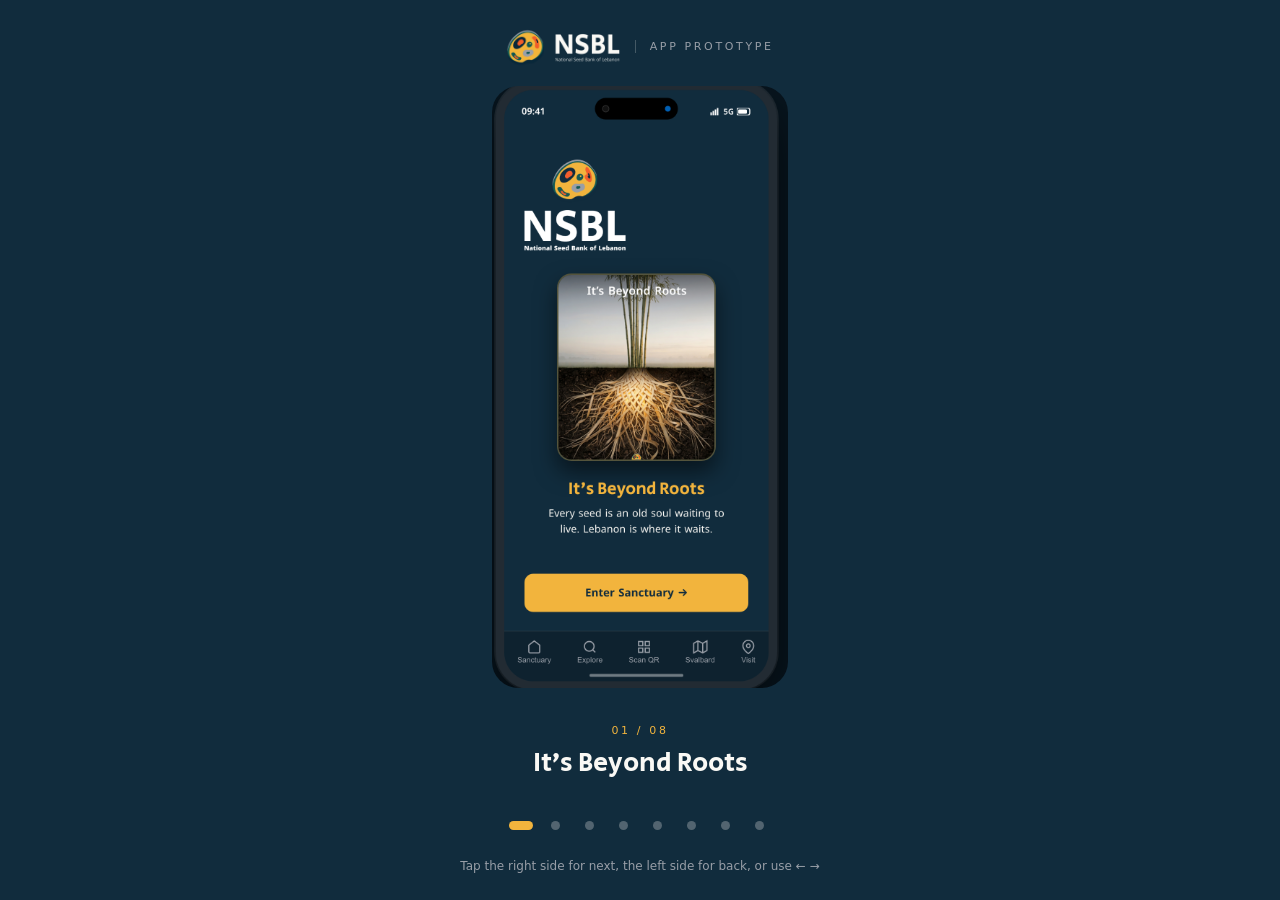
==== app/index.html @ d76d85f7 "Update NSBL website and app" ====
<!DOCTYPE html>
<html lang="en">
<head>
<meta charset="utf-8">
<meta name="viewport" content="width=device-width, initial-scale=1, viewport-fit=cover">
<title>NSBL App | National Seed Bank of Lebanon</title>
<meta name="description" content="Clickable prototype of the National Seed Bank of Lebanon app.">
<meta name="theme-color" content="#112C3D">
<link rel="icon" type="image/png" href="assets/favicon.png">
<!-- NSBL app prototype. Plain HTML/CSS/JS, works offline, no libraries.
     Screens: 05 Digital/Website Screens/NSBL_App_Screen_1..8.png, copied as they are (no crop, no edit).
     Tap the right half of the phone (or press →) for next, the left half (or ←) for back, or use the dots. -->
<style>
@font-face { font-family: "Secular One"; src: url("assets/fonts/SecularOne-Regular.ttf") format("truetype"); font-display: swap; }
:root { --navy: #112C3D; --cream: #FAF9F5; --amber: #F2B43D; --grey: #989EA7; --line: rgba(250,249,245,.22); }
* { box-sizing: border-box; }
html, body { margin: 0; height: 100%; }
body {
  background: var(--navy); color: var(--cream);
  font-family: system-ui, -apple-system, "Segoe UI", sans-serif;
  display: flex; flex-direction: column; align-items: center; justify-content: center;
  gap: clamp(12px, 2.2vh, 22px); padding: clamp(14px, 3vh, 32px) 16px; min-height: 100vh; min-height: 100svh;
  -webkit-font-smoothing: antialiased; user-select: none; -webkit-user-select: none;
}
.top { display: flex; align-items: center; gap: 14px; }
.top img { height: clamp(30px, 4.4vh, 42px); width: auto; display: block; }
.top span { font-size: 11px; letter-spacing: .24em; text-transform: uppercase; color: var(--grey); padding-left: 14px; border-left: 1px solid var(--line); }

/* The phone: the screens already include their own phone outline, so they are shown as they are,
   in a box with exactly their ratio (820 × 1670). Never cropped. */
.phone { position: relative; height: min(76vh, 760px); height: min(76svh, 760px); aspect-ratio: 820 / 1670; max-width: calc(100vw - 32px); }
.phone img { position: absolute; inset: 0; width: 100%; height: 100%; object-fit: contain; opacity: 0; transition: opacity .25s ease; pointer-events: none; border-radius: 9% / 4.4%; }
.phone img.is-on { opacity: 1; }
.tap { position: absolute; top: 0; bottom: 0; width: 50%; background: none; border: 0; padding: 0; cursor: pointer; -webkit-tap-highlight-color: transparent; }
.tap--prev { left: 0; cursor: w-resize; } .tap--next { right: 0; cursor: e-resize; }
.tap:focus-visible { outline: 3px solid var(--amber); outline-offset: 4px; border-radius: 12px; }

.title { text-align: center; min-height: 3.2em; }
.title small { display: block; font-size: 11px; letter-spacing: .24em; text-transform: uppercase; color: var(--amber); margin-bottom: 6px; }
.title b { font-family: "Secular One", system-ui, sans-serif; font-weight: 400; font-size: clamp(1.25rem, 2.4vw, 1.7rem); }

.dots { display: flex; gap: 6px; }
.dots button { width: 28px; height: 28px; padding: 0; border: 0; background: none; cursor: pointer; display: grid; place-items: center; }
.dots button::before { content: ""; width: 9px; height: 9px; border-radius: 6px; background: rgba(250,249,245,.28); transition: width .2s, background .2s; }
.dots button[aria-current="true"]::before { width: 24px; background: var(--amber); }
.dots button:focus-visible { outline: 2px solid var(--amber); border-radius: 6px; }
.hint { font-size: 12px; color: var(--grey); margin: 0; }

@media (prefers-reduced-motion: reduce) { .phone img, .dots button::before { transition: none; } }
@media (max-height: 640px) { .hint { display: none; } }
</style>
</head>
<body>
<header class="top"><img src="assets/horizontal-cream.png" alt="NSBL, National Seed Bank of Lebanon" width="520" height="180"><span>App prototype</span></header>

<main class="phone" aria-roledescription="carousel" aria-label="NSBL app screens">
  <img src="assets/screens/screen-1.png" width="820" height="1670" alt="App screen 1: It’s Beyond Roots, welcome screen" class="is-on">
  <img src="assets/screens/screen-2.png" width="820" height="1670" alt="App screen 2: Resting Status">
  <img src="assets/screens/screen-3.png" width="820" height="1670" alt="App screen 3: The Living Collection">
  <img src="assets/screens/screen-4.png" width="820" height="1670" alt="App screen 4: Lebanese Emmer Wheat, seed detail">
  <img src="assets/screens/screen-5.png" width="820" height="1670" alt="App screen 5: The Seed Journey">
  <img src="assets/screens/screen-6.png" width="820" height="1670" alt="App screen 6: Arctic Sovereign Backup">
  <img src="assets/screens/screen-7.png" width="820" height="1670" alt="App screen 7: Scan Seed Passport">
  <img src="assets/screens/screen-8.png" width="820" height="1670" alt="App screen 8: LARI Central Station">
  <button class="tap tap--prev" type="button" aria-label="Previous screen"></button>
  <button class="tap tap--next" type="button" aria-label="Next screen"></button>
</main>

<p class="title" aria-live="polite"><small id="count">01 / 08</small><b id="name">It’s Beyond Roots</b></p>
<nav class="dots" aria-label="Jump to a screen"></nav>
<p class="hint">Tap the right side for next, the left side for back, or use ← →</p>

<script>
(function () {
  "use strict";
  // Titles are the headings shown on each screen.
  var titles = ["It’s Beyond Roots", "Resting Status", "The Living Collection", "Lebanese Emmer Wheat",
                "The Seed Journey", "Arctic Sovereign Backup", "Scan Seed Passport", "LARI Central Station"];
  var imgs = [].slice.call(document.querySelectorAll(".phone img"));
  var dotsBox = document.querySelector(".dots"), count = document.getElementById("count"), name = document.getElementById("name");
  var current = 0;

  var dots = titles.map(function (t, i) {
    var b = document.createElement("button");
    b.type = "button"; b.setAttribute("aria-label", (i + 1) + ". " + t);
    b.addEventListener("click", function () { show(i); });
    dotsBox.appendChild(b); return b;
  });

  function pad(n) { return (n < 10 ? "0" : "") + n; }
  function show(i) {
    i = (i + imgs.length) % imgs.length;            // wraps around: after the last screen comes the first
    imgs[current].classList.remove("is-on");
    imgs[i].classList.add("is-on");
    dots[current].setAttribute("aria-current", "false");
    dots[i].setAttribute("aria-current", "true");
    count.textContent = pad(i + 1) + " / " + pad(imgs.length);
    name.textContent = titles[i];
    current = i;
  }

  document.querySelector(".tap--next").addEventListener("click", function () { show(current + 1); });
  document.querySelector(".tap--prev").addEventListener("click", function () { show(current - 1); });
  document.addEventListener("keydown", function (e) {
    if (e.key === "ArrowRight" || e.key === " " || e.key === "PageDown") { e.preventDefault(); show(current + 1); }
    if (e.key === "ArrowLeft" || e.key === "PageUp") { e.preventDefault(); show(current - 1); }
    if (e.key === "Home") show(0);
    if (e.key === "End") show(imgs.length - 1);
  });

  // Swipe on touch screens (a quick left/right drag), on top of the tap halves.
  var x0 = null;
  var phone = document.querySelector(".phone");
  phone.addEventListener("touchstart", function (e) { x0 = e.touches[0].clientX; }, { passive: true });
  phone.addEventListener("touchend", function (e) {
    if (x0 === null) return;
    var dx = e.changedTouches[0].clientX - x0; x0 = null;
    if (Math.abs(dx) > 40) { e.preventDefault(); show(current + (dx < 0 ? 1 : -1)); }
  });

  show(0);
})();
</script>
</body>
</html>
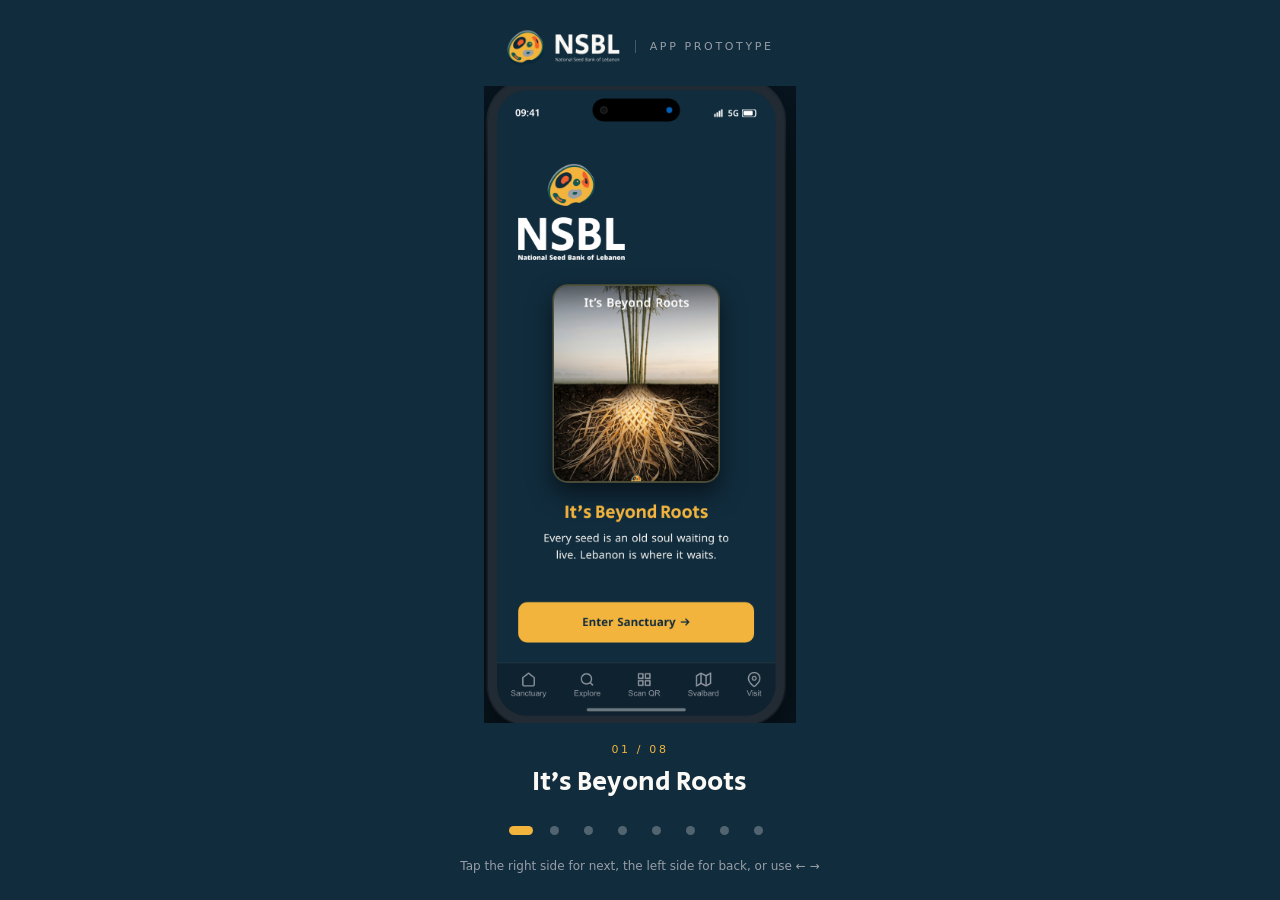
==== commit fdf614f0: "Update NSBL website and app" ====
--- a/app/index.html
+++ b/app/index.html
@@ -15,27 +15,33 @@
 :root { --navy: #112C3D; --cream: #FAF9F5; --amber: #F2B43D; --grey: #989EA7; --line: rgba(250,249,245,.22); }
 * { box-sizing: border-box; }
 html, body { margin: 0; height: 100%; }
+/* Responsive layout: the phone takes all the space left over, at any screen size.
+   Portrait: logo / phone / title + dots, stacked. Short landscape: phone on the left, the rest on the right. */
 body {
   background: var(--navy); color: var(--cream);
   font-family: system-ui, -apple-system, "Segoe UI", sans-serif;
-  display: flex; flex-direction: column; align-items: center; justify-content: center;
-  gap: clamp(12px, 2.2vh, 22px); padding: clamp(14px, 3vh, 32px) 16px; min-height: 100vh; min-height: 100svh;
+  height: 100vh; height: 100dvh; overflow: hidden;
+  display: grid; grid-template-rows: auto minmax(0, 1fr) auto; grid-template-areas: "top" "phone" "info";
+  justify-items: center; align-items: center;
+  gap: clamp(10px, 2.2vh, 24px);
+  padding: max(clamp(12px, 3vh, 32px), env(safe-area-inset-top)) max(16px, env(safe-area-inset-right)) max(clamp(12px, 3vh, 28px), env(safe-area-inset-bottom)) max(16px, env(safe-area-inset-left));
   -webkit-font-smoothing: antialiased; user-select: none; -webkit-user-select: none;
 }
-.top { display: flex; align-items: center; gap: 14px; }
-.top img { height: clamp(30px, 4.4vh, 42px); width: auto; display: block; }
+.top { grid-area: top; display: flex; align-items: center; gap: 14px; }
+.top img { height: clamp(28px, 4.4vh, 42px); width: auto; display: block; }
 .top span { font-size: 11px; letter-spacing: .24em; text-transform: uppercase; color: var(--grey); padding-left: 14px; border-left: 1px solid var(--line); }
+.info { grid-area: info; display: flex; flex-direction: column; align-items: center; gap: clamp(8px, 1.6vh, 16px); }
 
-/* The phone: the screens already include their own phone outline, so they are shown as they are,
-   in a box with exactly their ratio (820 × 1670). Never cropped. */
-.phone { position: relative; height: min(76vh, 760px); height: min(76svh, 760px); aspect-ratio: 820 / 1670; max-width: calc(100vw - 32px); }
-.phone img { position: absolute; inset: 0; width: 100%; height: 100%; object-fit: contain; opacity: 0; transition: opacity .25s ease; pointer-events: none; border-radius: 9% / 4.4%; }
+/* The phone: the screens already include their own phone outline, so they are shown whole
+   (object-fit: contain, ratio 820 × 1670). Never cropped. It fills its row, limited by width too. */
+.phone { grid-area: phone; position: relative; height: 100%; max-height: 980px; aspect-ratio: 820 / 1670; max-width: 100%; min-height: 0; }
+.phone img { position: absolute; inset: 0; width: 100%; height: 100%; object-fit: contain; opacity: 0; transition: opacity .25s ease; pointer-events: none; }
 .phone img.is-on { opacity: 1; }
 .tap { position: absolute; top: 0; bottom: 0; width: 50%; background: none; border: 0; padding: 0; cursor: pointer; -webkit-tap-highlight-color: transparent; }
 .tap--prev { left: 0; cursor: w-resize; } .tap--next { right: 0; cursor: e-resize; }
 .tap:focus-visible { outline: 3px solid var(--amber); outline-offset: 4px; border-radius: 12px; }
 
-.title { text-align: center; min-height: 3.2em; }
+.title { text-align: center; margin: 0; }
 .title small { display: block; font-size: 11px; letter-spacing: .24em; text-transform: uppercase; color: var(--amber); margin-bottom: 6px; }
 .title b { font-family: "Secular One", system-ui, sans-serif; font-weight: 400; font-size: clamp(1.25rem, 2.4vw, 1.7rem); }
 
@@ -47,7 +53,15 @@
 .hint { font-size: 12px; color: var(--grey); margin: 0; }
 
 @media (prefers-reduced-motion: reduce) { .phone img, .dots button::before { transition: none; } }
-@media (max-height: 640px) { .hint { display: none; } }
+@media (max-height: 700px), (pointer: coarse) { .hint { display: none; } }
+@media (max-width: 480px) { .top span { display: none; } .title b { font-size: 1.15rem; } }
+/* Phones held sideways and other short screens */
+@media (orientation: landscape) and (max-height: 560px) {
+  body { grid-template-columns: auto minmax(0, 1fr); grid-template-rows: 1fr auto 1fr; grid-template-areas: "phone ." "phone top" "phone info"; column-gap: clamp(24px, 6vw, 80px); justify-items: start; }
+  .phone { height: calc(100dvh - 24px); max-height: none; justify-self: end; }
+  .top { align-self: end; } .info { align-self: start; align-items: flex-start; }
+  .title { text-align: left; }
+}
 </style>
 </head>
 <body>
@@ -66,9 +80,11 @@
   <button class="tap tap--next" type="button" aria-label="Next screen"></button>
 </main>
 
+<div class="info">
 <p class="title" aria-live="polite"><small id="count">01 / 08</small><b id="name">It’s Beyond Roots</b></p>
 <nav class="dots" aria-label="Jump to a screen"></nav>
 <p class="hint">Tap the right side for next, the left side for back, or use ← →</p>
+</div>
 
 <script>
 (function () {
